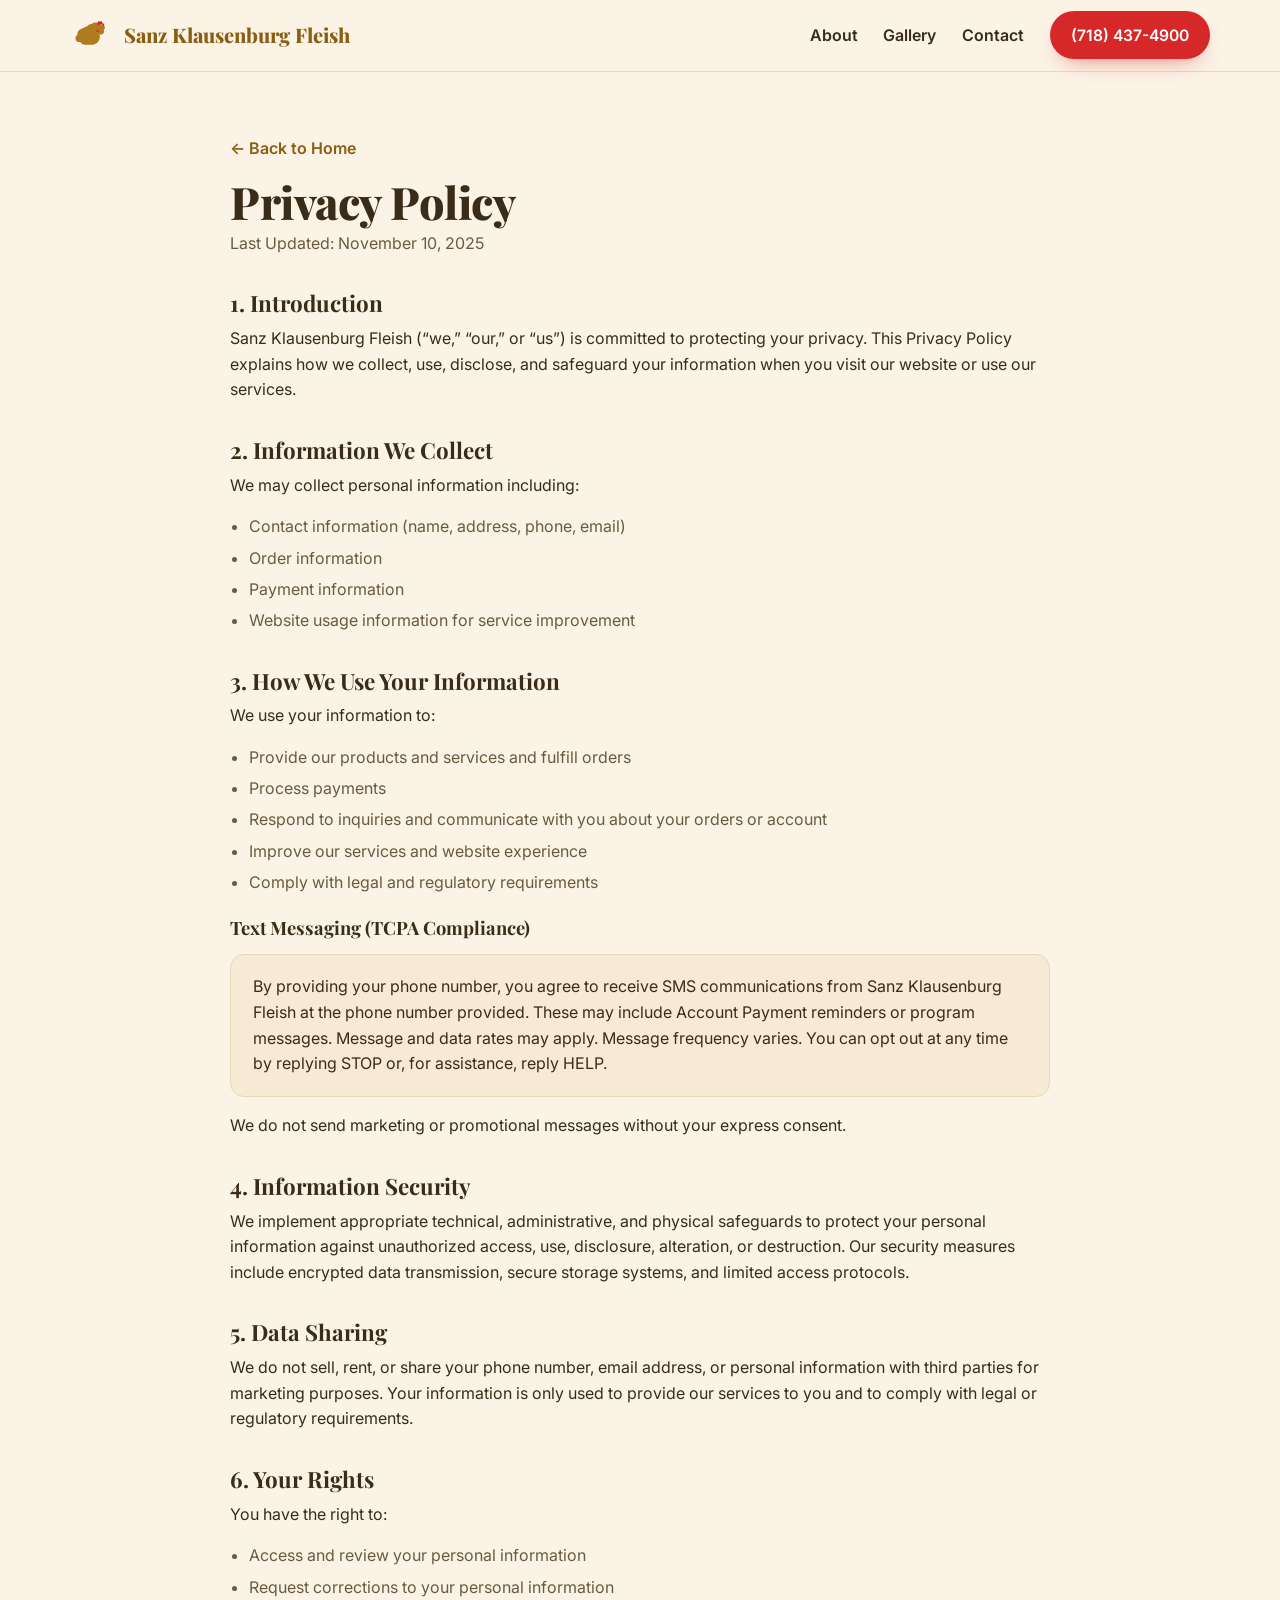
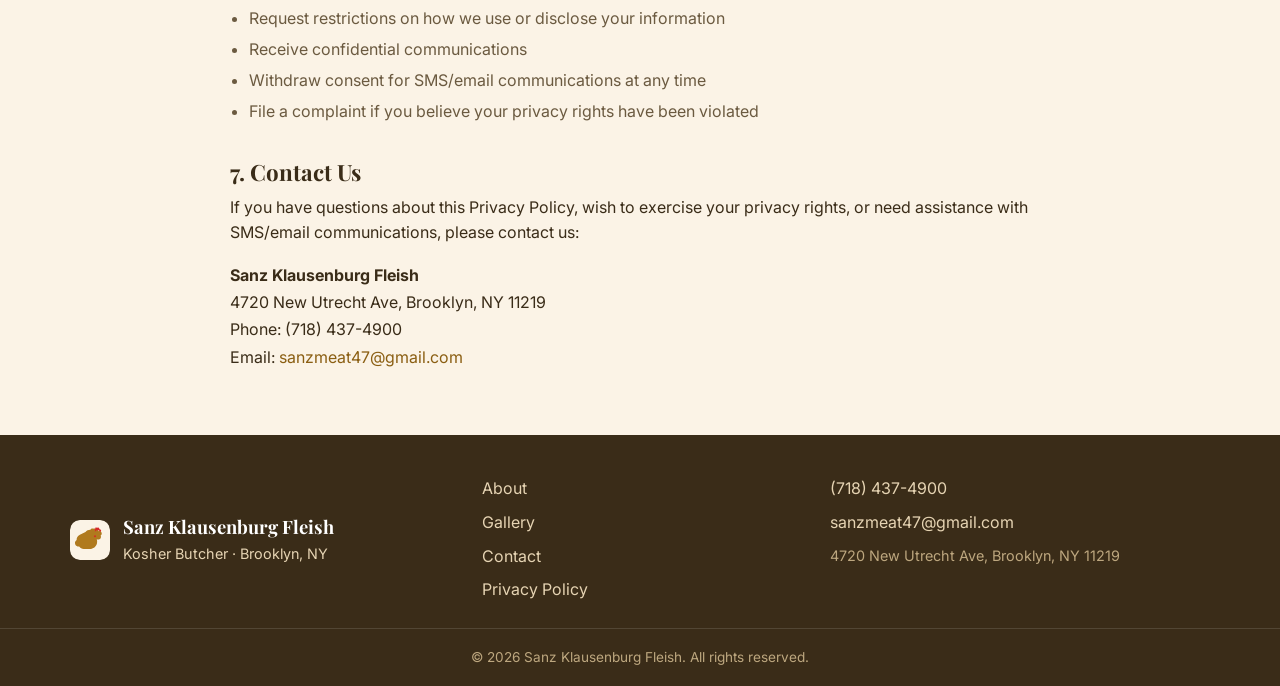
==== privacy.html @ 6f3d4cad "Sanz Klausenburg Fleish landing page, contact form & privacy policy Co-Authored-By: Claude Opus 4.8 " ====
<!DOCTYPE html>
<html lang="en">
<head>
  <meta charset="UTF-8" />
  <meta name="viewport" content="width=device-width, initial-scale=1.0" />
  <title>Privacy Policy | Sanz Klausenburg Fleish</title>
  <meta name="description" content="Privacy Policy for Sanz Klausenburg Fleish — how we collect, use, and protect your information." />
  <meta name="theme-color" content="#b07a1e" />
  <link rel="preconnect" href="https://fonts.googleapis.com" />
  <link rel="preconnect" href="https://fonts.gstatic.com" crossorigin />
  <link href="https://fonts.googleapis.com/css2?family=Playfair+Display:wght@600;700;800&family=Inter:wght@400;500;600;700&display=swap" rel="stylesheet" />
  <link rel="stylesheet" href="styles.css" />
  <link rel="icon" href="images/logo.svg" type="image/svg+xml" />
  <style>
    .legal{max-width:820px;margin-inline:auto;padding:clamp(2.5rem,6vw,4rem) 0}
    .legal h1{font-size:clamp(2rem,4vw,2.8rem);margin-bottom:.2rem}
    .legal .updated{color:var(--ink-soft);margin-bottom:2rem}
    .legal h2{font-size:1.4rem;margin:2.2rem 0 .6rem}
    .legal ul{padding-left:1.2rem;margin:.4rem 0 1rem;color:var(--ink-soft)}
    .legal li{margin-bottom:.35rem}
    .legal .callout{background:var(--cream-2);border:1px solid var(--line);border-radius:14px;padding:1.2rem 1.4rem;margin:1rem 0}
    .legal address{font-style:normal;line-height:1.7}
    .back{display:inline-flex;align-items:center;gap:.4rem;margin-bottom:1rem;font-weight:600}
  </style>
</head>
<body>

  <header class="site-header">
    <div class="container header-inner">
      <a href="index.html#top" class="brand">
        <img src="images/logo.svg" alt="" class="brand-logo" width="44" height="44" />
        <span class="brand-name">Sanz Klausenburg Fleish</span>
      </a>
      <nav class="nav">
        <a href="index.html#about">About</a>
        <a href="index.html#gallery">Gallery</a>
        <a href="index.html#contact">Contact</a>
        <a href="tel:+17184374900" class="btn btn-phone">(718) 437-4900</a>
      </nav>
    </div>
  </header>

  <main class="container legal">
    <a href="index.html" class="back">← Back to Home</a>
    <h1>Privacy Policy</h1>
    <p class="updated">Last Updated: November 10, 2025</p>

    <h2>1. Introduction</h2>
    <p>Sanz Klausenburg Fleish (“we,” “our,” or “us”) is committed to protecting your privacy. This Privacy Policy explains how we collect, use, disclose, and safeguard your information when you visit our website or use our services.</p>

    <h2>2. Information We Collect</h2>
    <p>We may collect personal information including:</p>
    <ul>
      <li>Contact information (name, address, phone, email)</li>
      <li>Order information</li>
      <li>Payment information</li>
      <li>Website usage information for service improvement</li>
    </ul>

    <h2>3. How We Use Your Information</h2>
    <p>We use your information to:</p>
    <ul>
      <li>Provide our products and services and fulfill orders</li>
      <li>Process payments</li>
      <li>Respond to inquiries and communicate with you about your orders or account</li>
      <li>Improve our services and website experience</li>
      <li>Comply with legal and regulatory requirements</li>
    </ul>

    <h3 style="margin-top:1.4rem;font-size:1.15rem;">Text Messaging (TCPA Compliance)</h3>
    <div class="callout">
      <p style="margin:0">By providing your phone number, you agree to receive SMS communications from Sanz Klausenburg Fleish at the phone number provided. These may include Account Payment reminders or program messages. Message and data rates may apply. Message frequency varies. You can opt out at any time by replying STOP or, for assistance, reply HELP.</p>
    </div>
    <p>We do not send marketing or promotional messages without your express consent.</p>

    <h2>4. Information Security</h2>
    <p>We implement appropriate technical, administrative, and physical safeguards to protect your personal information against unauthorized access, use, disclosure, alteration, or destruction. Our security measures include encrypted data transmission, secure storage systems, and limited access protocols.</p>

    <h2>5. Data Sharing</h2>
    <p>We do not sell, rent, or share your phone number, email address, or personal information with third parties for marketing purposes. Your information is only used to provide our services to you and to comply with legal or regulatory requirements.</p>

    <h2>6. Your Rights</h2>
    <p>You have the right to:</p>
    <ul>
      <li>Access and review your personal information</li>
      <li>Request corrections to your personal information</li>
      <li>Request restrictions on how we use or disclose your information</li>
      <li>Receive confidential communications</li>
      <li>Withdraw consent for SMS/email communications at any time</li>
      <li>File a complaint if you believe your privacy rights have been violated</li>
    </ul>

    <h2>7. Contact Us</h2>
    <p>If you have questions about this Privacy Policy, wish to exercise your privacy rights, or need assistance with SMS/email communications, please contact us:</p>
    <address>
      <strong>Sanz Klausenburg Fleish</strong><br />
      4720 New Utrecht Ave, Brooklyn, NY 11219<br />
      Phone: (718) 437-4900<br />
      Email: <a href="mailto:sanzmeat47@gmail.com">sanzmeat47@gmail.com</a>
    </address>
  </main>

  <footer class="site-footer">
    <div class="container footer-inner">
      <div class="footer-brand">
        <img src="images/logo.svg" alt="" width="40" height="40" />
        <div>
          <strong>Sanz Klausenburg Fleish</strong>
          <span>Kosher Butcher · Brooklyn, NY</span>
        </div>
      </div>
      <div class="footer-links">
        <a href="index.html#about">About</a>
        <a href="index.html#gallery">Gallery</a>
        <a href="index.html#contact">Contact</a>
        <a href="privacy.html">Privacy Policy</a>
      </div>
      <div class="footer-contact">
        <a href="tel:+17184374900">(718) 437-4900</a>
        <a href="mailto:sanzmeat47@gmail.com">sanzmeat47@gmail.com</a>
        <span>4720 New Utrecht Ave, Brooklyn, NY 11219</span>
      </div>
    </div>
    <div class="footer-bottom">
      <p>© <span id="year"></span> Sanz Klausenburg Fleish. All rights reserved.</p>
    </div>
  </footer>

  <script>document.getElementById('year').textContent = new Date().getFullYear();</script>
</body>
</html>
---- styles.css ----
/* ===== Sanz Klausenburg Fleish — styles ===== */
:root{
  --gold:#b07a1e;
  --gold-dark:#8a5e12;
  --gold-soft:#c89a4f;
  --cream:#fbf3e6;
  --cream-2:#f6ead4;
  --ink:#3a2c18;
  --ink-soft:#6b5a40;
  --red:#d62828;
  --red-dark:#b81f1f;
  --white:#ffffff;
  --line:#e7d8bd;
  --shadow:0 18px 40px -22px rgba(74,52,16,.45);
  --radius:18px;
}
*{box-sizing:border-box}
html{scroll-behavior:smooth}
body{
  margin:0;
  font-family:'Inter',system-ui,-apple-system,sans-serif;
  color:var(--ink);
  background:var(--cream);
  line-height:1.6;
}
.container{width:min(1140px,92%);margin-inline:auto}
h1,h2,h3{font-family:'Playfair Display',Georgia,serif;line-height:1.12;margin:0 0 .4em}
h1{font-size:clamp(2.2rem,5vw,3.6rem);font-weight:800;letter-spacing:-.5px}
h2{font-size:clamp(1.7rem,3.2vw,2.5rem);font-weight:700}
h3{font-size:1.1rem}
p{margin:0 0 1rem}
a{color:var(--gold-dark);text-decoration:none}
img{max-width:100%;display:block}
.section{padding:clamp(3.5rem,7vw,6rem) 0}
.muted{color:var(--ink-soft);font-size:.9em}
.section-eyebrow{
  text-transform:uppercase;letter-spacing:.18em;font-size:.78rem;font-weight:700;
  color:var(--gold);margin-bottom:.5rem
}
.section-head.center{text-align:center;max-width:640px;margin:0 auto 2.5rem}

/* ===== Buttons ===== */
.btn{
  display:inline-flex;align-items:center;justify-content:center;gap:.4rem;
  font-weight:700;font-size:.98rem;padding:.85rem 1.5rem;border-radius:999px;
  border:2px solid transparent;cursor:pointer;transition:transform .15s ease,box-shadow .15s ease,background .15s ease;
  white-space:nowrap
}
.btn:hover{transform:translateY(-2px)}
.btn-primary{background:var(--gold);color:#fff;box-shadow:var(--shadow)}
.btn-primary:hover{background:var(--gold-dark)}
.btn-ghost{background:transparent;color:var(--gold-dark);border-color:var(--gold-soft)}
.btn-ghost:hover{background:var(--cream-2)}
.btn-phone{background:var(--red);color:#fff;padding:.6rem 1.2rem;box-shadow:0 10px 22px -12px rgba(214,40,40,.7)}
.btn-phone:hover{background:var(--red-dark)}
.btn-submit{background:var(--gold);color:#fff;width:100%;padding:1.05rem;font-size:1.05rem;box-shadow:var(--shadow);margin-top:1rem}
.btn-submit:hover{background:var(--gold-dark)}

/* ===== Header ===== */
.site-header{
  position:sticky;top:0;z-index:50;background:rgba(251,243,230,.92);
  backdrop-filter:blur(10px);border-bottom:1px solid var(--line)
}
.header-inner{display:flex;align-items:center;justify-content:space-between;padding:.7rem 0}
.brand{display:flex;align-items:center;gap:.6rem}
.brand-logo{border-radius:10px}
.brand-name{font-family:'Playfair Display',serif;font-weight:800;font-size:1.25rem;color:var(--gold-dark)}
.nav{display:flex;align-items:center;gap:1.6rem}
.nav a{font-weight:600;color:var(--ink)}
.nav a:hover{color:var(--gold-dark)}
.nav a.btn-phone{color:#fff}

/* ===== Hero ===== */
.hero{
  background:radial-gradient(1200px 500px at 80% -10%,var(--cream-2),transparent),var(--cream);
  padding:clamp(2.5rem,6vw,5rem) 0 clamp(3rem,6vw,5rem)
}
.hero-inner{display:grid;grid-template-columns:1.05fr .95fr;gap:clamp(2rem,5vw,4rem);align-items:center}
.eyebrow{
  display:inline-block;background:var(--white);border:1px solid var(--line);
  color:var(--gold-dark);font-weight:600;font-size:.85rem;padding:.35rem .9rem;border-radius:999px;margin-bottom:1rem
}
.lede{font-size:1.12rem;color:var(--ink-soft);max-width:48ch}
.hero-actions{display:flex;flex-wrap:wrap;gap:.8rem;margin:1.6rem 0 1.4rem}
.hero-badges{list-style:none;display:flex;flex-wrap:wrap;gap:1.2rem;padding:0;margin:0;font-weight:600;color:var(--ink-soft);font-size:.95rem}
.hero-media{position:relative}
.hero-img{
  width:100%;aspect-ratio:4/5;object-fit:cover;border-radius:var(--radius);
  box-shadow:var(--shadow);border:6px solid #fff;background:var(--cream-2)
}

/* ===== Info strip ===== */
.info-strip{background:var(--ink);color:#f3e8d2}
.info-grid{display:grid;grid-template-columns:repeat(3,1fr);gap:1.5rem;padding:1.8rem 0}
.info-card{display:flex;gap:.9rem;align-items:flex-start}
.info-card h3{color:#fff;margin:0 0 .15rem;font-family:'Inter',sans-serif;font-size:1rem;font-weight:700}
.info-card a,.info-card p{color:#e6d4b3;margin:0}
.info-card a:hover{color:#fff}
.info-card .muted{color:#bda77f}
.info-icon{font-size:1.5rem;line-height:1}

/* ===== About ===== */
.about-inner{display:grid;grid-template-columns:.95fr 1.05fr;gap:clamp(2rem,5vw,4rem);align-items:center}
.about-media img{width:100%;aspect-ratio:1/1;object-fit:cover;border-radius:var(--radius);box-shadow:var(--shadow);border:6px solid #fff;background:var(--cream-2)}
.feature-list{list-style:none;padding:0;margin:1.2rem 0 0;display:grid;gap:.7rem}
.feature-list li{padding-left:1.6rem;position:relative;color:var(--ink-soft)}
.feature-list li::before{content:"●";color:var(--gold);position:absolute;left:0;top:0}
.feature-list strong{color:var(--ink)}

/* ===== Gallery ===== */
.gallery{background:var(--cream-2)}
.gallery-grid{display:grid;grid-template-columns:repeat(3,1fr);gap:1.2rem}
.gallery figure{margin:0;border-radius:var(--radius);overflow:hidden;box-shadow:var(--shadow);background:#fff}
.gallery img{width:100%;aspect-ratio:4/3;object-fit:cover;transition:transform .4s ease}
.gallery figure:hover img{transform:scale(1.05)}

/* ===== Contact ===== */
.contact-inner{display:grid;grid-template-columns:.9fr 1.1fr;gap:clamp(2rem,5vw,4rem);align-items:start}
.contact-list{list-style:none;padding:0;margin:1.4rem 0 0;display:grid;gap:.9rem;font-size:1.05rem}
.contact-list li{display:flex;align-items:center;gap:.7rem}
.contact-form{background:#fff;border:1px solid var(--line);border-radius:var(--radius);padding:clamp(1.4rem,3vw,2.2rem);box-shadow:var(--shadow)}
.field{margin-bottom:1rem}
.field-row{display:grid;grid-template-columns:1fr 1fr;gap:1rem}
.field label{display:block;font-weight:600;font-size:.9rem;margin-bottom:.35rem}
.field input,.field textarea{
  width:100%;padding:.8rem .9rem;border:1.5px solid var(--line);border-radius:12px;
  font:inherit;color:var(--ink);background:var(--cream);transition:border-color .15s
}
.field input:focus,.field textarea:focus{outline:none;border-color:var(--gold);background:#fff}
.consent{display:flex;gap:.8rem;align-items:flex-start;background:var(--cream-2);border:1px solid var(--line);border-radius:14px;padding:1rem;font-size:.88rem;color:var(--ink-soft);margin-top:.5rem}
.consent input{margin-top:.2rem;width:1.15rem;height:1.15rem;accent-color:var(--gold);flex-shrink:0}
.consent a{font-weight:700}

/* ===== Footer ===== */
.site-footer{background:var(--ink);color:#e6d4b3}
.footer-inner{display:grid;grid-template-columns:1.2fr 1fr 1.2fr;gap:2rem;padding:2.6rem 0 1.6rem}
.footer-brand{display:flex;align-items:center;gap:.8rem}
.footer-brand img{border-radius:10px}
.footer-brand strong{display:block;color:#fff;font-family:'Playfair Display',serif;font-size:1.15rem}
.footer-brand span{font-size:.9rem}
.footer-links,.footer-contact{display:flex;flex-direction:column;gap:.5rem}
.footer-links a,.footer-contact a{color:#e6d4b3}
.footer-links a:hover,.footer-contact a:hover{color:#fff}
.footer-contact span{font-size:.9rem;color:#bda77f}
.footer-bottom{border-top:1px solid rgba(255,255,255,.12);text-align:center;padding:1.1rem 0;font-size:.85rem;color:#bda77f}
.footer-bottom p{margin:0}

/* ===== Responsive ===== */
@media (max-width:880px){
  .hero-inner,.about-inner,.contact-inner{grid-template-columns:1fr}
  .hero-media{order:-1}
  .about-media{order:-1}
  .info-grid{grid-template-columns:1fr;gap:1.1rem}
  .gallery-grid{grid-template-columns:1fr 1fr}
  .footer-inner{grid-template-columns:1fr;gap:1.4rem}
  .nav a:not(.btn-phone){display:none}
}
@media (max-width:520px){
  .field-row{grid-template-columns:1fr}
  .gallery-grid{grid-template-columns:1fr}
  .brand-name{font-size:1.05rem}
}
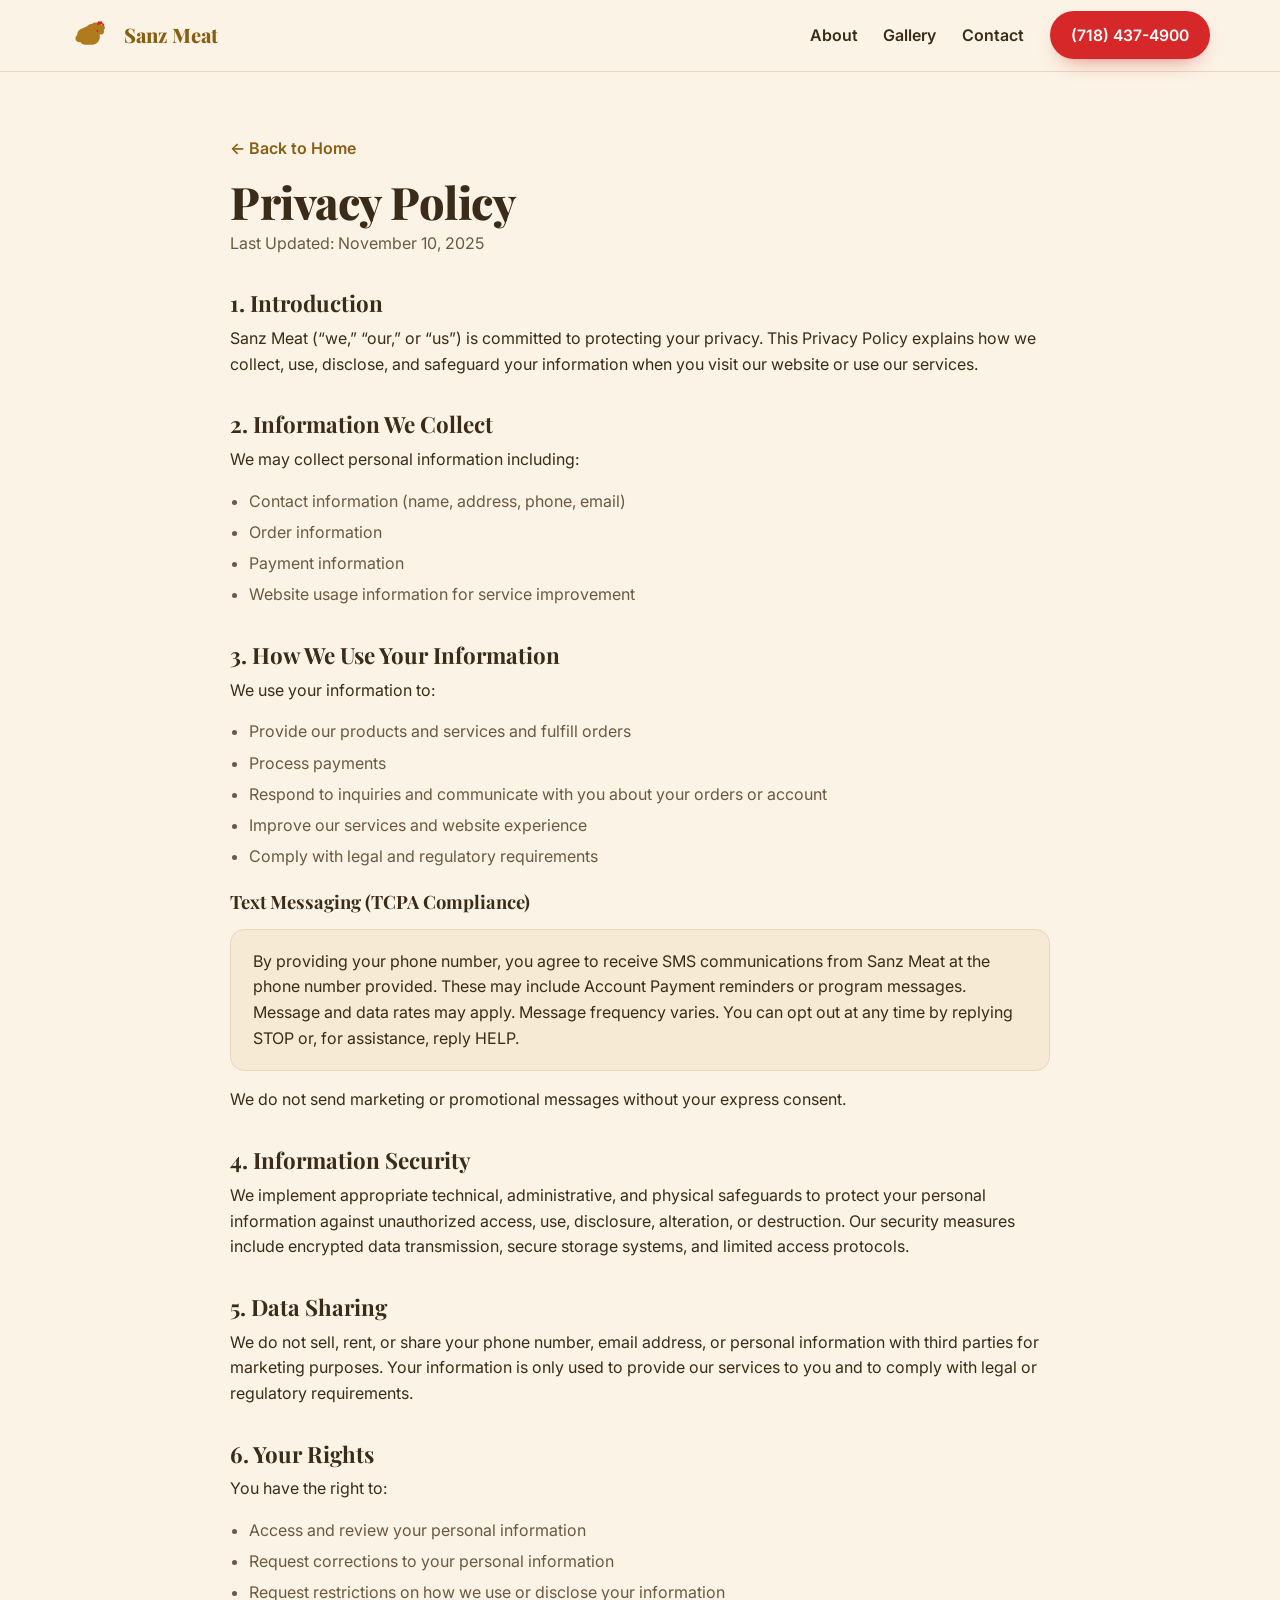
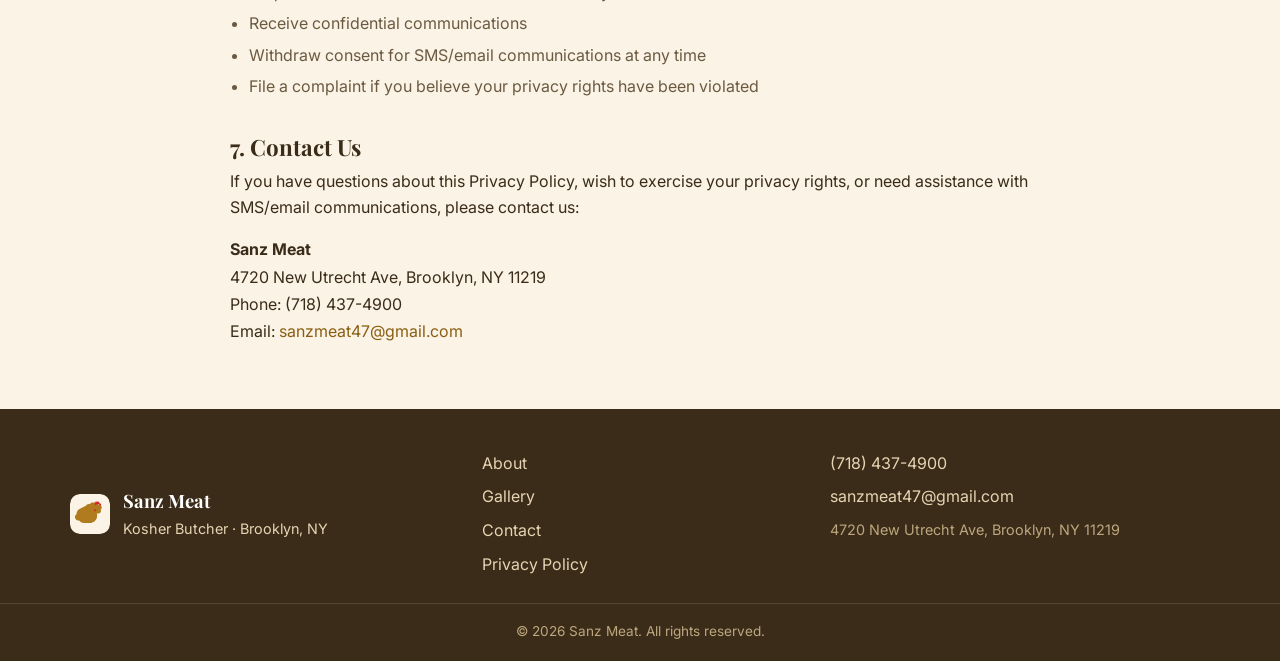
==== commit 97624f51: "Rename store to Sanz Meat; change CTA to Call or Text Co-Authored-By: Claude Opus 4.8 <noreply@anthr" ====
--- a/privacy.html
+++ b/privacy.html
@@ -3,8 +3,8 @@
 <head>
   <meta charset="UTF-8" />
   <meta name="viewport" content="width=device-width, initial-scale=1.0" />
-  <title>Privacy Policy | Sanz Klausenburg Fleish</title>
-  <meta name="description" content="Privacy Policy for Sanz Klausenburg Fleish — how we collect, use, and protect your information." />
+  <title>Privacy Policy | Sanz Meat</title>
+  <meta name="description" content="Privacy Policy for Sanz Meat — how we collect, use, and protect your information." />
   <meta name="theme-color" content="#b07a1e" />
   <link rel="preconnect" href="https://fonts.googleapis.com" />
   <link rel="preconnect" href="https://fonts.gstatic.com" crossorigin />
@@ -29,7 +29,7 @@
     <div class="container header-inner">
       <a href="index.html#top" class="brand">
         <img src="images/logo.svg" alt="" class="brand-logo" width="44" height="44" />
-        <span class="brand-name">Sanz Klausenburg Fleish</span>
+        <span class="brand-name">Sanz Meat</span>
       </a>
       <nav class="nav">
         <a href="index.html#about">About</a>
@@ -46,7 +46,7 @@
     <p class="updated">Last Updated: November 10, 2025</p>
 
     <h2>1. Introduction</h2>
-    <p>Sanz Klausenburg Fleish (“we,” “our,” or “us”) is committed to protecting your privacy. This Privacy Policy explains how we collect, use, disclose, and safeguard your information when you visit our website or use our services.</p>
+    <p>Sanz Meat (“we,” “our,” or “us”) is committed to protecting your privacy. This Privacy Policy explains how we collect, use, disclose, and safeguard your information when you visit our website or use our services.</p>
 
     <h2>2. Information We Collect</h2>
     <p>We may collect personal information including:</p>
@@ -69,7 +69,7 @@
 
     <h3 style="margin-top:1.4rem;font-size:1.15rem;">Text Messaging (TCPA Compliance)</h3>
     <div class="callout">
-      <p style="margin:0">By providing your phone number, you agree to receive SMS communications from Sanz Klausenburg Fleish at the phone number provided. These may include Account Payment reminders or program messages. Message and data rates may apply. Message frequency varies. You can opt out at any time by replying STOP or, for assistance, reply HELP.</p>
+      <p style="margin:0">By providing your phone number, you agree to receive SMS communications from Sanz Meat at the phone number provided. These may include Account Payment reminders or program messages. Message and data rates may apply. Message frequency varies. You can opt out at any time by replying STOP or, for assistance, reply HELP.</p>
     </div>
     <p>We do not send marketing or promotional messages without your express consent.</p>
 
@@ -93,7 +93,7 @@
     <h2>7. Contact Us</h2>
     <p>If you have questions about this Privacy Policy, wish to exercise your privacy rights, or need assistance with SMS/email communications, please contact us:</p>
     <address>
-      <strong>Sanz Klausenburg Fleish</strong><br />
+      <strong>Sanz Meat</strong><br />
       4720 New Utrecht Ave, Brooklyn, NY 11219<br />
       Phone: (718) 437-4900<br />
       Email: <a href="mailto:sanzmeat47@gmail.com">sanzmeat47@gmail.com</a>
@@ -105,7 +105,7 @@
       <div class="footer-brand">
         <img src="images/logo.svg" alt="" width="40" height="40" />
         <div>
-          <strong>Sanz Klausenburg Fleish</strong>
+          <strong>Sanz Meat</strong>
           <span>Kosher Butcher · Brooklyn, NY</span>
         </div>
       </div>
@@ -122,7 +122,7 @@
       </div>
     </div>
     <div class="footer-bottom">
-      <p>© <span id="year"></span> Sanz Klausenburg Fleish. All rights reserved.</p>
+      <p>© <span id="year"></span> Sanz Meat. All rights reserved.</p>
     </div>
   </footer>
 
